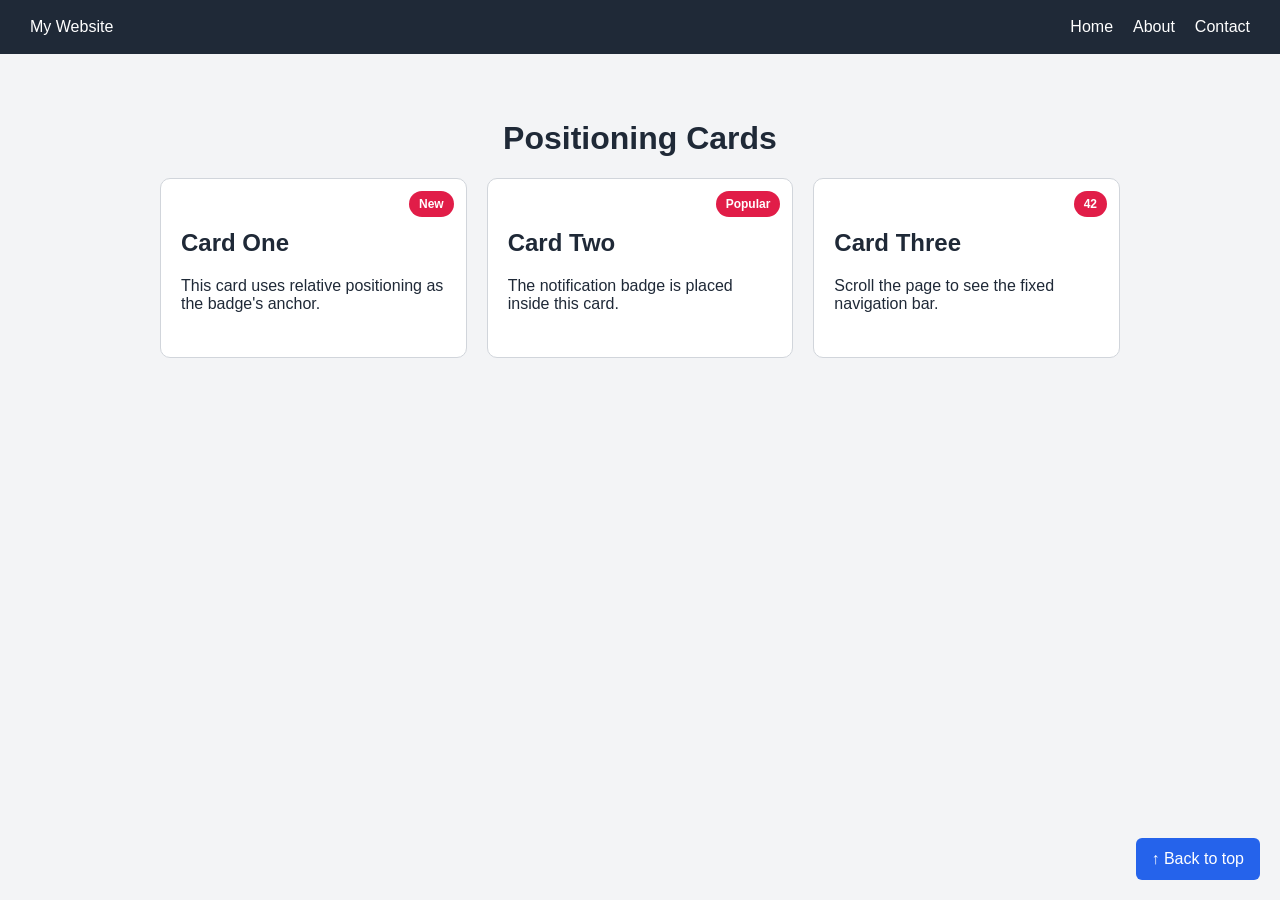
==== ex01/index.html @ 1c00df57 "Done The file" ====
<!DOCTYPE html>
<html lang="en">
<head>
    <meta charset="UTF-8">
    <meta name="viewport" content="width=device-width, initial-scale=1.0">
    <title>CSS Positioning</title>
    <link rel="stylesheet" href="style.css">
</head>
<body>
    <nav class="navbar">
        <a href="#">My Website</a>
        <div>
            <a href="#">Home</a>
            <a href="#">About</a>
            <a href="#">Contact</a>
        </div>
    </nav>

    <main>
        <h1>Positioning Cards</h1>

        <section class="card-container">
            <article class="card">
                <span class="badge">New</span>
                <h2>Card One</h2>
                <p>This card uses relative positioning as the badge's anchor.</p>
            </article>

            <article class="card">
                <span class="badge">Popular</span>
                <h2>Card Two</h2>
                <p>The notification badge is placed inside this card.</p>
            </article>

            <article class="card">
                <span class="badge">42</span>
                <h2>Card Three</h2>
                <p>Scroll the page to see the fixed navigation bar.</p>
            </article>
        </section>
    </main>

    <a class="back-to-top" href="#">↑ Back to top</a>
</body>
</html>
---- ex01/style.css ----
* {
    box-sizing: border-box;
}

html {
    scroll-behavior: smooth;
}

body {
    margin: 0;
    padding-top: 80px;
    font-family: Arial, sans-serif;
    color: #1f2937;
    background-color: #f3f4f6;
}

.navbar {
    position: fixed;
    top: 0;
    left: 0;
    z-index: 10;
    width: 100%;
    display: flex;
    justify-content: space-between;
    align-items: center;
    padding: 18px 30px;
    background-color: #1f2937;
}

.navbar a {
    color: white;
    text-decoration: none;
}

.navbar div {
    display: flex;
    gap: 20px;
}

main {
    max-width: 1000px;
    margin: 40px auto;
    padding: 0 20px;
}

h1 {
    text-align: center;
}

.card-container {
    display: flex;
    flex-wrap: wrap;
    gap: 20px;
}

.card {
    position: relative;
    flex: 1 1 250px;
    min-height: 180px;
    padding: 30px 20px 20px;
    background-color: white;
    border: 1px solid #d1d5db;
    border-radius: 10px;
}

.badge {
    position: absolute;
    top: 12px;
    right: 12px;
    z-index: 1;
    padding: 6px 10px;
    color: white;
    background-color: #e11d48;
    border-radius: 20px;
    font-size: 12px;
    font-weight: bold;
}

.back-to-top {
    position: fixed;
    right: 20px;
    bottom: 20px;
    z-index: 10;
    padding: 12px 16px;
    color: white;
    background-color: #2563eb;
    border-radius: 6px;
    text-decoration: none;
}

@media (max-width: 500px) {
    .navbar {
        padding: 16px;
    }

    .navbar div {
        gap: 10px;
    }
}
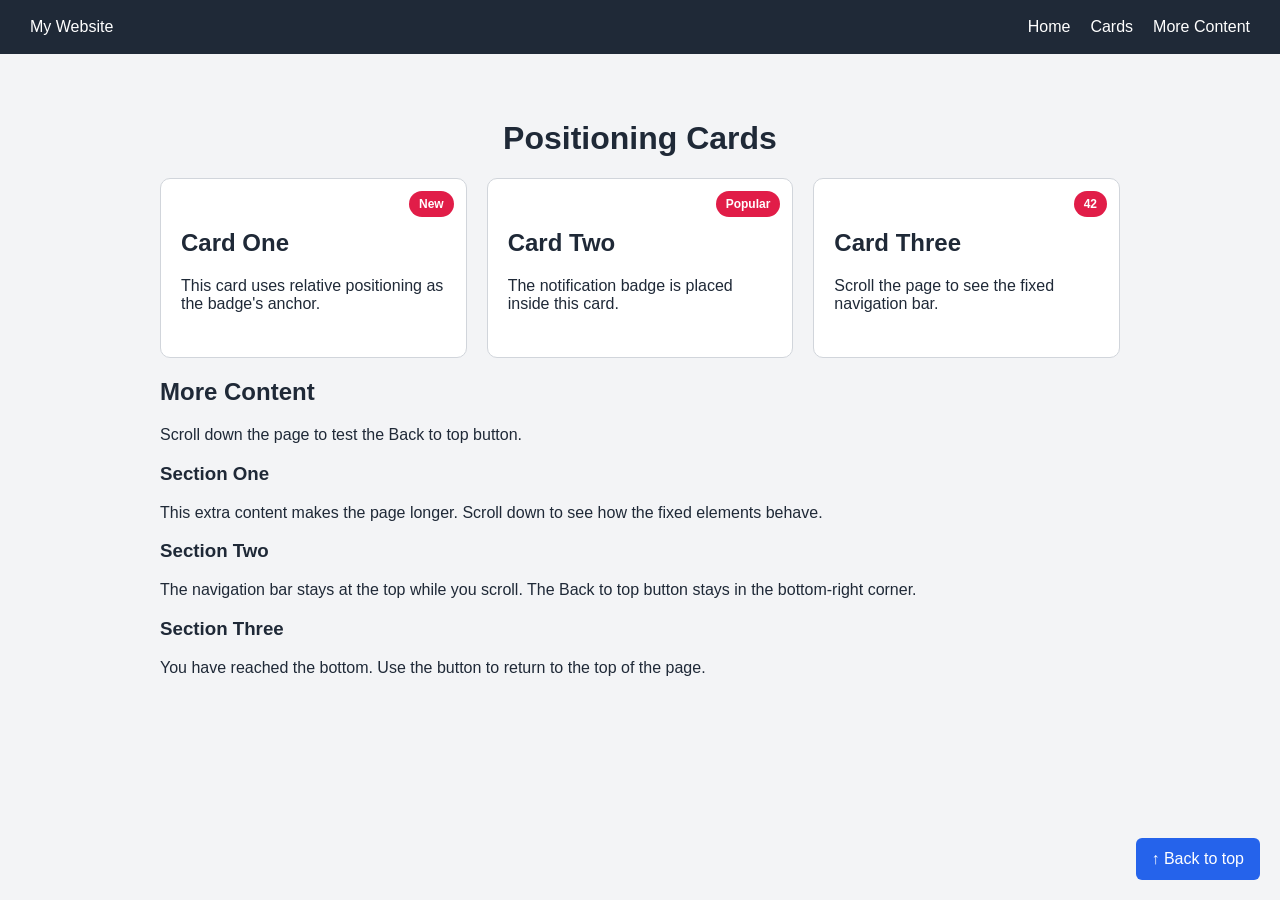
==== commit d646f3f3: "Update navigation links and add extra content sections" ====
--- a/ex01/index.html
+++ b/ex01/index.html
@@ -6,20 +6,20 @@
     <title>CSS Positioning</title>
     <link rel="stylesheet" href="style.css">
 </head>
-<body>
+<body id="top">
     <nav class="navbar">
-        <a href="#">My Website</a>
+        <a href="#top">My Website</a>
         <div>
-            <a href="#">Home</a>
-            <a href="#">About</a>
-            <a href="#">Contact</a>
+            <a href="#top">Home</a>
+            <a href="#cards">Cards</a>
+            <a href="#more-content">More Content</a>
         </div>
     </nav>
 
     <main>
         <h1>Positioning Cards</h1>
 
-        <section class="card-container">
+        <section class="card-container" id="cards">
             <article class="card">
                 <span class="badge">New</span>
                 <h2>Card One</h2>
@@ -38,8 +38,37 @@
                 <p>Scroll the page to see the fixed navigation bar.</p>
             </article>
         </section>
+
+        <section class="extra-content" id="more-content">
+            <h2>More Content</h2>
+            <p>Scroll down the page to test the Back to top button.</p>
+
+            <article class="content-block">
+                <h3>Section One</h3>
+                <p>
+                    This extra content makes the page longer.
+                    Scroll down to see how the fixed elements behave.
+                </p>
+            </article>
+
+            <article class="content-block">
+                <h3>Section Two</h3>
+                <p>
+                    The navigation bar stays at the top while you scroll.
+                    The Back to top button stays in the bottom-right corner.
+                </p>
+            </article>
+
+            <article class="content-block">
+                <h3>Section Three</h3>
+                <p>
+                    You have reached the bottom. Use the button to return
+                    to the top of the page.
+                </p>
+            </article>
+        </section>
     </main>
 
-    <a class="back-to-top" href="#">↑ Back to top</a>
+    <a class="back-to-top" href="#top">↑ Back to top</a>
 </body>
-</html>+</html>
